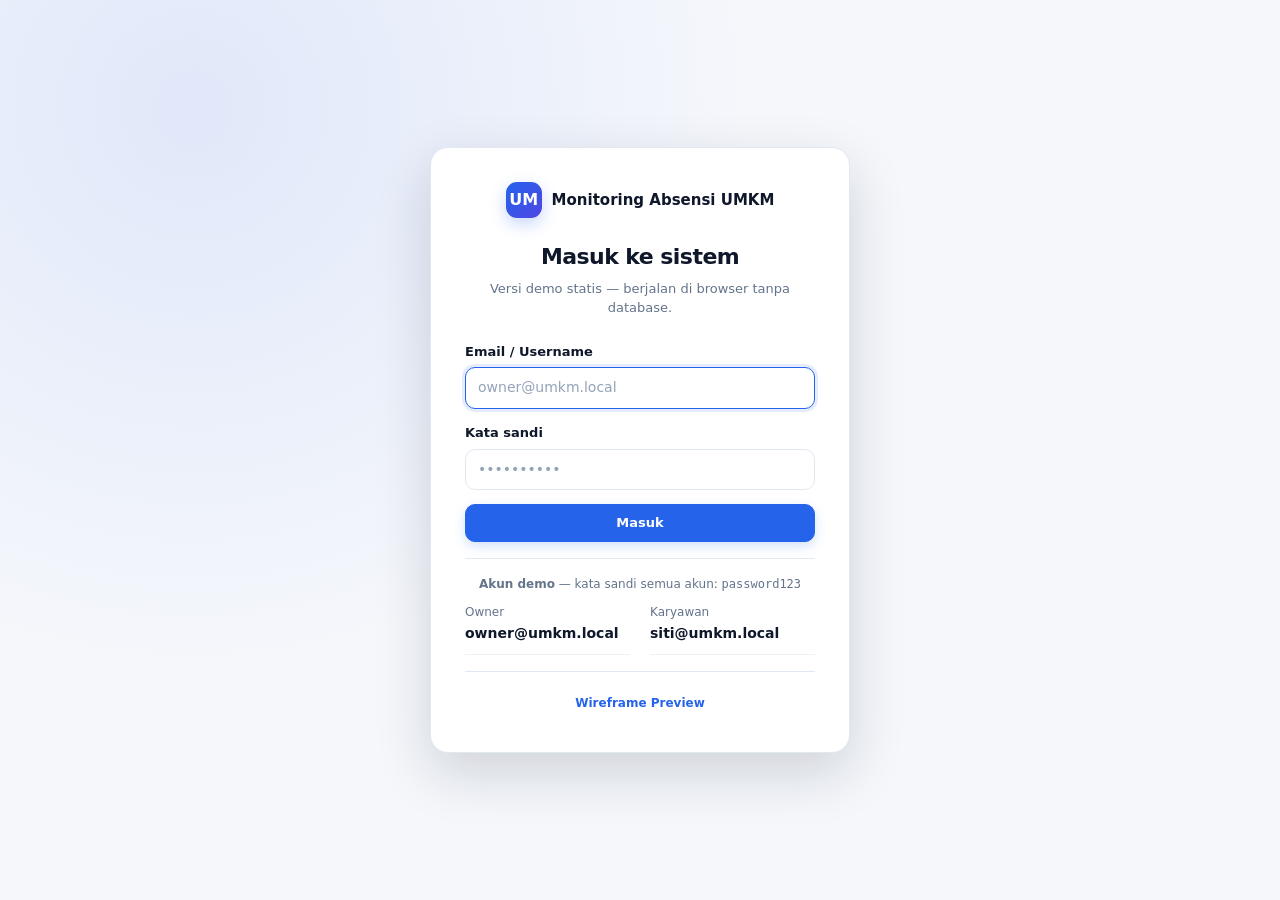
==== index.html @ c056fdc4 "Tambah demo statis HTML tanpa database untuk Netlify" ====
<!doctype html>
<html lang="id">
<head>
    <meta charset="utf-8">
    <meta name="viewport" content="width=device-width, initial-scale=1">
    <meta name="description" content="Demo statis Monitoring Absensi UMKM (tanpa database)">
    <title>Monitoring Absensi UMKM · Demo</title>
    <link rel="stylesheet" href="public/assets/css/app.css">
</head>
<body class="auth-page">
<main class="auth">
    <div class="auth__card">
        <div class="auth__brand">
            <span class="sidebar__brand-mark">UM</span>
            <span>Monitoring Absensi UMKM</span>
        </div>
        <h1 class="auth__title">Masuk ke sistem</h1>
        <p class="auth__subtitle">Versi demo statis — berjalan di browser tanpa database.</p>

        <div id="loginAlert"></div>

        <form id="loginForm" class="form stack" autocomplete="off">
            <div class="field">
                <label class="field__label" for="email">Email / Username</label>
                <input class="input" id="email" name="email" type="text" autocomplete="username"
                       placeholder="owner@umkm.local" required autofocus>
            </div>
            <div class="field">
                <label class="field__label" for="password">Kata sandi</label>
                <input class="input" id="password" name="password" type="password"
                       autocomplete="current-password" placeholder="••••••••••" required>
            </div>
            <button class="btn btn--primary" type="submit" style="width:100%">Masuk</button>
        </form>

        <div class="divider"></div>
        <p class="auth__hint"><strong>Akun demo</strong> — kata sandi semua akun: <code>password123</code></p>
        <div class="kv">
            <div class="kv__item"><span class="kv__label">Owner</span><span class="kv__value">owner@umkm.local</span></div>
            <div class="kv__item"><span class="kv__label">Karyawan</span><span class="kv__value">siti@umkm.local</span></div>
        </div>
        <div class="divider"></div>
        <div class="row" style="justify-content:center;gap:8px;flex-wrap:wrap">
            <a class="btn btn--ghost btn--sm" href="wireframe.html">Wireframe Preview</a>
        </div>
    </div>
</main>
<script src="static/auth.js"></script>
</body>
</html>
---- public/assets/css/app.css ----
/* =============================================================
   Monitoring Absensi & Tugas Karyawan UMKM
   App stylesheet — vanilla CSS, tanpa dependency eksternal
   ============================================================= */

:root {
  --bg: #f5f7fb;
  --surface: #ffffff;
  --surface-subtle: #f8fafc;
  --text: #0f172a;
  --text-muted: #64748b;
  --text-soft: #94a3b8;

  --primary: #2563eb;
  --primary-dark: #1d4ed8;
  --primary-soft: rgba(37, 99, 235, 0.12);

  --success: #16a34a;
  --success-soft: #dcfce7;
  --warning: #d97706;
  --warning-soft: #fef3c7;
  --danger: #dc2626;
  --danger-soft: #fee2e2;
  --info: #0284c7;
  --info-soft: #e0f2fe;

  --border: #e2e8f0;
  --border-light: #eef2f7;

  --radius: 14px;
  --radius-sm: 10px;
  --radius-xs: 8px;
  --radius-pill: 999px;

  --shadow: 0 1px 2px rgba(15, 23, 42, 0.04), 0 8px 24px rgba(15, 23, 42, 0.04);
  --shadow-lg: 0 20px 55px rgba(15, 23, 42, 0.16);

  --gap: 18px;
  --sidebar-width: 248px;
  --content-padding: 24px 28px;
  --transition: 180ms ease;

  --font: system-ui, -apple-system, "Segoe UI", Roboto, "Helvetica Neue", Arial, sans-serif;
}

/* ----------------------------- base ----------------------------- */

*,
*::before,
*::after {
  box-sizing: border-box;
}

html {
  -webkit-text-size-adjust: 100%;
}

body {
  margin: 0;
  min-height: 100vh;
  font-family: var(--font);
  font-size: 14px;
  line-height: 1.5;
  color: var(--text);
  background: var(--bg);
  -webkit-font-smoothing: antialiased;
  -moz-osx-font-smoothing: grayscale;
}

h1, h2, h3, h4, h5, h6, p, ul, ol {
  margin: 0;
}

ul, ol {
  padding: 0;
}

a {
  color: inherit;
}

img,
svg {
  display: block;
  max-width: 100%;
}

button,
input,
select,
textarea {
  font: inherit;
  color: inherit;
}

button {
  cursor: pointer;
}

::selection {
  background: var(--primary-soft);
}

:focus-visible {
  outline: 3px solid rgba(37, 99, 235, 0.35);
  outline-offset: 2px;
}

/* --------------------------- app shell --------------------------- */

.app {
  display: grid;
  grid-template-columns: var(--sidebar-width) minmax(0, 1fr);
  min-height: 100vh;
}

.main {
  display: flex;
  flex-direction: column;
  min-width: 0;
}

.sidebar-overlay {
  display: none;
}

/* ----------------------------- sidebar ---------------------------- */

.sidebar {
  position: sticky;
  top: 0;
  z-index: 60;
  display: flex;
  flex-direction: column;
  gap: 6px;
  height: 100vh;
  padding: 20px 14px;
  overflow-y: auto;
  background: var(--surface);
  border-right: 1px solid var(--border);
}

.sidebar__brand {
  display: flex;
  align-items: center;
  gap: 10px;
  padding: 6px 8px 20px;
  font-size: 15px;
  font-weight: 700;
  letter-spacing: -0.01em;
}

.sidebar__brand-mark {
  display: grid;
  place-items: center;
  flex: 0 0 36px;
  width: 36px;
  height: 36px;
  border-radius: 11px;
  background: linear-gradient(135deg, var(--primary), #4f46e5);
  color: #ffffff;
  font-weight: 800;
  font-size: 16px;
  box-shadow: 0 6px 16px rgba(37, 99, 235, 0.25);
}

.sidebar__nav {
  display: flex;
  flex-direction: column;
  gap: 4px;
}

.nav__section {
  padding: 14px 12px 6px;
  color: var(--text-soft);
  font-size: 11px;
  font-weight: 700;
  letter-spacing: 0.08em;
  text-transform: uppercase;
}

.nav__link {
  display: flex;
  align-items: center;
  gap: 10px;
  padding: 10px 12px;
  border-radius: var(--radius-sm);
  color: var(--text-muted);
  font-weight: 500;
  text-decoration: none;
  transition: background var(--transition), color var(--transition);
}

.nav__link:hover {
  background: var(--surface-subtle);
  color: var(--text);
}

.nav__link.is-active {
  background: var(--primary-soft);
  color: var(--primary);
  font-weight: 600;
}

.nav__icon {
  display: inline-flex;
  align-items: center;
  justify-content: center;
  flex: 0 0 20px;
  width: 20px;
  font-size: 16px;
  line-height: 1;
}

.sidebar__footer {
  margin-top: auto;
  padding: 14px 8px 2px;
  border-top: 1px solid var(--border);
  color: var(--text-muted);
  font-size: 12px;
}

/* ------------------------------ topbar ---------------------------- */

.topbar {
  position: sticky;
  top: 0;
  z-index: 50;
  display: flex;
  align-items: center;
  gap: 12px;
  min-height: 68px;
  padding: 12px 28px;
  background: rgba(255, 255, 255, 0.92);
  backdrop-filter: blur(10px);
  -webkit-backdrop-filter: blur(10px);
  border-bottom: 1px solid var(--border);
}

.topbar__menu {
  display: none;
  align-items: center;
  justify-content: center;
  flex: 0 0 38px;
  width: 38px;
  height: 38px;
  padding: 0;
  border: 1px solid var(--border);
  border-radius: var(--radius-sm);
  background: var(--surface);
  color: var(--text);
  font-size: 18px;
  line-height: 1;
  transition: background var(--transition), border-color var(--transition);
}

.topbar__menu:hover {
  background: var(--surface-subtle);
  border-color: #cbd5e1;
}

.topbar__title {
  font-size: 17px;
  font-weight: 700;
  letter-spacing: -0.015em;
}

.topbar__subtitle {
  color: var(--text-muted);
  font-size: 12px;
}

.topbar__actions {
  display: flex;
  align-items: center;
  gap: 10px;
  margin-left: auto;
}

.user-chip {
  display: flex;
  align-items: center;
  gap: 10px;
  padding: 4px 8px;
  border-radius: 12px;
}

.user-chip__avatar {
  display: grid;
  place-items: center;
  flex: 0 0 36px;
  width: 36px;
  height: 36px;
  border-radius: 50%;
  background: linear-gradient(135deg, var(--primary), #4f46e5);
  color: #ffffff;
  font-size: 13px;
  font-weight: 700;
}

.user-chip__meta {
  display: flex;
  flex-direction: column;
  min-width: 0;
  line-height: 1.3;
}

.user-chip__name {
  font-size: 13px;
  font-weight: 600;
}

.user-chip__role {
  color: var(--text-muted);
  font-size: 11px;
}

/* ------------------------------ content --------------------------- */

.content {
  flex: 1 1 auto;
  padding: var(--content-padding);
}

.page__header {
  display: flex;
  align-items: center;
  justify-content: space-between;
  flex-wrap: wrap;
  gap: 14px;
  margin-bottom: 22px;
}

.page__title {
  font-size: 22px;
  font-weight: 700;
  letter-spacing: -0.025em;
  line-height: 1.25;
}

.page__subtitle {
  margin-top: 4px;
  color: var(--text-muted);
  font-size: 13px;
}

.page__actions {
  display: flex;
  align-items: center;
  flex-wrap: wrap;
  gap: 8px;
}

/* ------------------------------- grid ----------------------------- */

.grid {
  display: grid;
  grid-template-columns: minmax(0, 1fr);
  gap: var(--gap);
  margin-bottom: var(--gap);
}

.grid--2,
.grid--3,
.grid--4 {
  grid-template-columns: minmax(0, 1fr);
}

.grid:last-child {
  margin-bottom: 0;
}

/* ------------------------------- card ----------------------------- */

.card {
  min-width: 0;
  background: var(--surface);
  border: 1px solid var(--border);
  border-radius: var(--radius);
  box-shadow: var(--shadow);
  overflow: hidden;
}

.card__header {
  display: flex;
  align-items: center;
  justify-content: space-between;
  flex-wrap: wrap;
  gap: 10px;
  padding: 16px 20px;
  border-bottom: 1px solid var(--border-light);
}

.card__title {
  font-size: 15px;
  font-weight: 650;
  letter-spacing: -0.01em;
}

.card__subtitle {
  margin-top: 2px;
  color: var(--text-muted);
  font-size: 12px;
}

.card__body {
  padding: 20px;
}

.card__footer {
  display: flex;
  align-items: center;
  justify-content: space-between;
  flex-wrap: wrap;
  gap: 10px;
  padding: 14px 20px;
  background: var(--surface-subtle);
  border-top: 1px solid var(--border-light);
}

.card--flush .card__body {
  padding: 0;
}

/* ------------------------------- stats ---------------------------- */

.stats {
  display: grid;
  grid-template-columns: repeat(4, minmax(0, 1fr));
  gap: var(--gap);
  margin-bottom: var(--gap);
}

.stat {
  position: relative;
  min-width: 0;
  padding: 18px;
  background: var(--surface);
  border: 1px solid var(--border);
  border-radius: var(--radius);
  box-shadow: var(--shadow);
  --stat-color: var(--primary);
  --stat-bg: var(--primary-soft);
}

.stat--primary { --stat-color: var(--primary); --stat-bg: var(--primary-soft); }
.stat--success { --stat-color: var(--success); --stat-bg: var(--success-soft); }
.stat--warning { --stat-color: var(--warning); --stat-bg: var(--warning-soft); }
.stat--danger  { --stat-color: var(--danger);  --stat-bg: var(--danger-soft); }

.stat__label {
  padding-right: 44px;
  color: var(--text-muted);
  font-size: 12px;
  font-weight: 600;
}

.stat__value {
  margin-top: 8px;
  font-size: 26px;
  font-weight: 750;
  letter-spacing: -0.03em;
  line-height: 1.1;
}

.stat__hint {
  margin-top: 6px;
  color: var(--text-muted);
  font-size: 12px;
}

.stat__icon {
  position: absolute;
  top: 16px;
  right: 16px;
  display: grid;
  place-items: center;
  width: 38px;
  height: 38px;
  border-radius: 11px;
  background: var(--stat-bg);
  color: var(--stat-color);
  font-size: 18px;
  line-height: 1;
}

/* ------------------------------- table ---------------------------- */

.table-wrap {
  width: 100%;
  overflow-x: auto;
  -webkit-overflow-scrolling: touch;
}

.table {
  width: 100%;
  min-width: 640px;
  border-collapse: collapse;
  font-size: 13px;
}

.table th,
.table td {
  padding: 12px 14px;
  text-align: left;
  vertical-align: middle;
  border-bottom: 1px solid var(--border-light);
}

.table th {
  background: var(--surface-subtle);
  color: var(--text-muted);
  font-size: 11px;
  font-weight: 700;
  letter-spacing: 0.05em;
  text-transform: uppercase;
  white-space: nowrap;
}

.table td {
  color: var(--text);
}

.table thead th:first-child {
  border-top-left-radius: var(--radius-sm);
}

.table thead th:last-child {
  border-top-right-radius: var(--radius-sm);
}

.table tbody tr {
  transition: background var(--transition);
}

.table tbody tr:hover {
  background: var(--surface-subtle);
}

.table tbody tr:last-child td {
  border-bottom: 0;
}

.table--compact {
  min-width: 520px;
}

.table--compact th,
.table--compact td {
  padding: 8px 10px;
}

/* ------------------------------- badge ---------------------------- */

.badge {
  display: inline-flex;
  align-items: center;
  gap: 5px;
  padding: 3px 10px;
  border-radius: var(--radius-pill);
  font-size: 11px;
  font-weight: 700;
  line-height: 1.5;
  white-space: nowrap;
  background: var(--surface-subtle);
  color: var(--text-muted);
}

.badge--success { background: var(--success-soft); color: #15803d; }
.badge--warning { background: var(--warning-soft); color: #b45309; }
.badge--danger  { background: var(--danger-soft);  color: #b91c1c; }
.badge--info    { background: var(--info-soft);    color: #0369a1; }
.badge--primary { background: var(--primary-soft); color: var(--primary); }
.badge--muted   { background: #f1f5f9;             color: var(--text-muted); }

/* ------------------------------ buttons --------------------------- */

.btn {
  display: inline-flex;
  align-items: center;
  justify-content: center;
  gap: 8px;
  min-height: 38px;
  padding: 9px 16px;
  border: 1px solid transparent;
  border-radius: var(--radius-sm);
  background: var(--surface);
  color: var(--text);
  font-size: 13px;
  font-weight: 600;
  line-height: 1.2;
  text-decoration: none;
  white-space: nowrap;
  transition: background var(--transition), border-color var(--transition),
              color var(--transition), box-shadow var(--transition), transform var(--transition);
}

.btn:active {
  transform: translateY(1px);
}

.btn--primary {
  background: var(--primary);
  border-color: var(--primary);
  color: #ffffff;
  box-shadow: 0 4px 12px rgba(37, 99, 235, 0.2);
}

.btn--primary:hover {
  background: var(--primary-dark);
  border-color: var(--primary-dark);
}

.btn--secondary {
  background: var(--surface);
  border-color: var(--border);
  color: var(--text);
}

.btn--secondary:hover {
  background: var(--surface-subtle);
  border-color: #cbd5e1;
}

.btn--ghost {
  background: transparent;
  border-color: transparent;
  color: var(--primary);
}

.btn--ghost:hover {
  background: var(--primary-soft);
}

.btn--danger {
  background: var(--danger);
  border-color: var(--danger);
  color: #ffffff;
}

.btn--danger:hover {
  background: #b91c1c;
  border-color: #b91c1c;
}

.btn--sm {
  min-height: 30px;
  padding: 6px 10px;
  font-size: 12px;
  border-radius: var(--radius-xs);
}

.btn--block {
  display: flex;
  width: 100%;
}

.btn-group {
  display: inline-flex;
  flex-wrap: wrap;
  align-items: center;
  gap: 8px;
}

/* ------------------------------- forms ---------------------------- */

.form {
  display: flex;
  flex-direction: column;
  gap: 16px;
}

.form-grid {
  display: grid;
  grid-template-columns: repeat(2, minmax(0, 1fr));
  gap: 16px;
}

.field {
  display: flex;
  flex-direction: column;
  gap: 6px;
  min-width: 0;
}

.field--full {
  grid-column: 1 / -1;
}

.field__label {
  color: var(--text);
  font-size: 13px;
  font-weight: 600;
}

.field__hint {
  color: var(--text-muted);
  font-size: 12px;
}

.field__error {
  color: var(--danger);
  font-size: 12px;
}

.input,
.select,
.textarea {
  width: 100%;
  min-width: 0;
  padding: 10px 12px;
  border: 1px solid var(--border);
  border-radius: var(--radius-sm);
  background: var(--surface);
  color: var(--text);
  font-size: 14px;
  line-height: 1.4;
  transition: border-color var(--transition), box-shadow var(--transition), background var(--transition);
}

.input::placeholder,
.textarea::placeholder {
  color: var(--text-soft);
}

.input:hover,
.select:hover,
.textarea:hover {
  border-color: #cbd5e1;
}

.input:focus,
.select:focus,
.textarea:focus {
  outline: none;
  border-color: var(--primary);
  box-shadow: 0 0 0 3px var(--primary-soft);
}

.input[readonly],
.input:disabled,
.select:disabled,
.textarea:disabled {
  background: var(--surface-subtle);
  color: var(--text-muted);
  cursor: not-allowed;
}

.select {
  appearance: none;
  -webkit-appearance: none;
  padding-right: 34px;
  background-image: url("data:image/svg+xml,%3Csvg xmlns='http://www.w3.org/2000/svg' width='14' height='14' viewBox='0 0 24 24' fill='none' stroke='%2364748b' stroke-width='2.5' stroke-linecap='round' stroke-linejoin='round'%3E%3Cpath d='M6 9l6 6 6-6'/%3E%3C/svg%3E");
  background-repeat: no-repeat;
  background-position: right 12px center;
  cursor: pointer;
}

.textarea {
  min-height: 96px;
  resize: vertical;
}

.form-actions {
  display: flex;
  align-items: center;
  flex-wrap: wrap;
  gap: 10px;
  padding-top: 4px;
}

.checkbox {
  display: inline-flex;
  align-items: center;
  gap: 8px;
  color: var(--text);
  font-size: 13px;
  cursor: pointer;
}

.checkbox input[type="checkbox"] {
  width: 16px;
  height: 16px;
  margin: 0;
  accent-color: var(--primary);
  cursor: pointer;
  flex: 0 0 auto;
}

.inline-form {
  display: flex;
  align-items: flex-end;
  flex-wrap: wrap;
  gap: 10px;
}

.inline-form .field {
  flex: 1 1 180px;
}

/* ------------------------------ filters --------------------------- */

.filters {
  padding: 16px;
  margin-bottom: var(--gap);
  background: var(--surface);
  border: 1px solid var(--border);
  border-radius: var(--radius);
  box-shadow: var(--shadow);
}

.filters__grid {
  display: grid;
  grid-template-columns: repeat(auto-fit, minmax(180px, 1fr));
  gap: 12px;
}

.filters__actions {
  display: flex;
  align-items: flex-end;
  flex-wrap: wrap;
  gap: 8px;
  margin-top: 12px;
}

.filters select[data-auto-submit] {
  cursor: pointer;
}

/* ------------------------------- alert ---------------------------- */

.alert {
  display: flex;
  align-items: flex-start;
  gap: 10px;
  padding: 12px 14px;
  margin-bottom: 16px;
  border: 1px solid var(--border);
  border-radius: var(--radius-sm);
  background: var(--surface-subtle);
  color: var(--text);
  font-size: 13px;
  opacity: 1;
  transform: translateY(0);
  transition: opacity 260ms ease, transform 260ms ease;
}

.alert.is-hiding {
  opacity: 0;
  transform: translateY(-6px);
  pointer-events: none;
}

.alert--success { background: var(--success-soft); border-color: #bbf7d0; color: #166534; }
.alert--error   { background: var(--danger-soft);  border-color: #fecaca; color: #991b1b; }
.alert--warning { background: var(--warning-soft); border-color: #fde68a; color: #92400e; }
.alert--info    { background: var(--info-soft);    border-color: #bae6fd; color: #075985; }

/* ------------------------------- empty ---------------------------- */

.empty {
  padding: 44px 20px;
  text-align: center;
}

.empty__icon {
  display: grid;
  place-items: center;
  width: 56px;
  height: 56px;
  margin: 0 auto 14px;
  border-radius: 50%;
  background: var(--surface-subtle);
  color: var(--text-soft);
  font-size: 24px;
}

.empty__title {
  font-size: 15px;
  font-weight: 650;
}

.empty__text {
  margin-top: 4px;
  color: var(--text-muted);
  font-size: 13px;
}

/* ----------------------------- progress --------------------------- */

.progress {
  position: relative;
  width: 100%;
  height: 8px;
  background: #e8edf4;
  border-radius: var(--radius-pill);
}

.progress__bar {
  display: block;
  width: 0;
  height: 100%;
  border-radius: var(--radius-pill);
  background: linear-gradient(90deg, var(--primary), #4f46e5);
  transition: width 320ms ease;
}

.progress__value {
  display: inline-block;
  margin-top: 6px;
  color: var(--text-muted);
  font-size: 11px;
}

/* ----------------------------- timeline --------------------------- */

.timeline {
  position: relative;
  list-style: none;
  padding: 2px 0 0 4px;
  margin: 0;
}

.timeline::before {
  content: "";
  position: absolute;
  top: 8px;
  bottom: 8px;
  left: 7px;
  width: 2px;
  background: var(--border);
}

.timeline__item {
  position: relative;
  padding: 0 0 18px 26px;
}

.timeline__item:last-child {
  padding-bottom: 0;
}

.timeline__item::before {
  content: "";
  position: absolute;
  top: 5px;
  left: 2px;
  width: 10px;
  height: 10px;
  border-radius: 50%;
  background: var(--primary);
  box-shadow: 0 0 0 3px var(--primary-soft);
}

.timeline__time {
  color: var(--text-soft);
  font-size: 11px;
}

.timeline__title {
  font-size: 14px;
  font-weight: 600;
}

.timeline__text {
  margin-top: 2px;
  color: var(--text-muted);
  font-size: 12px;
}

/* -------------------------------- kv ------------------------------ */

.kv {
  display: grid;
  grid-template-columns: repeat(2, minmax(0, 1fr));
  gap: 0 20px;
}

.kv__item {
  display: flex;
  flex-direction: column;
  gap: 2px;
  min-width: 0;
  padding: 10px 0;
  border-bottom: 1px solid var(--border-light);
}

.kv__label {
  color: var(--text-muted);
  font-size: 12px;
}

.kv__value {
  font-size: 14px;
  font-weight: 600;
}

/* ------------------------------- auth ----------------------------- */

.auth {
  display: grid;
  place-items: center;
  min-height: 100vh;
  padding: 32px 20px;
  background: radial-gradient(circle at 15% 12%, rgba(37, 99, 235, 0.10), transparent 42%), var(--bg);
}

.auth__card {
  width: 100%;
  max-width: 420px;
  padding: 34px;
  background: var(--surface);
  border: 1px solid var(--border);
  border-radius: 18px;
  box-shadow: var(--shadow-lg);
}

.auth__card form {
  display: flex;
  flex-direction: column;
  gap: 14px;
  margin-top: 24px;
}

.auth__brand {
  display: flex;
  align-items: center;
  justify-content: center;
  gap: 10px;
  margin-bottom: 22px;
  font-size: 15px;
  font-weight: 700;
}

.auth__title {
  font-size: 22px;
  font-weight: 750;
  letter-spacing: -0.025em;
  text-align: center;
}

.auth__subtitle {
  margin-top: 6px;
  color: var(--text-muted);
  font-size: 13px;
  text-align: center;
}

.auth__hint {
  margin-top: 16px;
  color: var(--text-muted);
  font-size: 12px;
  text-align: center;
}

.auth__footer {
  margin-top: 26px;
  padding-top: 18px;
  border-top: 1px solid var(--border);
  color: var(--text-muted);
  font-size: 12px;
  text-align: center;
}

/* ------------------------------ footer ---------------------------- */

.footer {
  padding: 18px 28px;
  color: var(--text-muted);
  font-size: 12px;
  text-align: center;
}

/* ----------------------------- utilities -------------------------- */

.muted { color: var(--text-muted); }
.small { font-size: 12px; }
.text-right { text-align: right; }
.text-center { text-align: center; }
.nowrap { white-space: nowrap; }

.truncate {
  min-width: 0;
  overflow: hidden;
  text-overflow: ellipsis;
  white-space: nowrap;
}

.stack {
  display: flex;
  flex-direction: column;
  gap: 12px;
}

.row {
  display: flex;
  align-items: center;
  flex-wrap: wrap;
  gap: 10px;
}

.spacer {
  flex: 1 1 auto;
}

.divider {
  height: 1px;
  margin: 16px 0;
  border: 0;
  background: var(--border);
}

.danger-text { color: var(--danger); }
.success-text { color: var(--success); }

/* ---------------------------- responsive -------------------------- */

@media (min-width: 640px) {
  .grid--2,
  .grid--3,
  .grid--4 {
    grid-template-columns: repeat(2, minmax(0, 1fr));
  }
}

@media (min-width: 960px) {
  .grid--3,
  .grid--4 {
    grid-template-columns: repeat(3, minmax(0, 1fr));
  }
}

@media (min-width: 1200px) {
  .grid--4 {
    grid-template-columns: repeat(4, minmax(0, 1fr));
  }
}

/* Tablet & mobile: <= 900px */
@media (max-width: 900px) {
  .app {
    grid-template-columns: minmax(0, 1fr);
  }

  body.nav-open {
    overflow: hidden;
  }

  .sidebar {
    position: fixed;
    inset: 0 auto 0 0;
    z-index: 1000;
    width: 270px;
    height: 100vh;
    border-radius: 0;
    box-shadow: var(--shadow-lg);
    transform: translateX(-100%);
    transition: transform 240ms ease;
  }

  .nav-open .sidebar {
    transform: translateX(0);
  }

  .sidebar-overlay {
    display: block;
    position: fixed;
    inset: 0;
    z-index: 999;
    background: rgba(15, 23, 42, 0.45);
    opacity: 0;
    visibility: hidden;
    transition: opacity 240ms ease, visibility 240ms ease;
  }

  .nav-open .sidebar-overlay {
    opacity: 1;
    visibility: visible;
  }

  .topbar__menu {
    display: inline-flex;
  }

  .topbar {
    padding: 12px 16px;
  }

  .content {
    padding: 16px;
  }

  .footer {
    padding: 16px;
  }

  .stats {
    grid-template-columns: repeat(2, minmax(0, 1fr));
  }

  .table-wrap {
    max-width: 100%;
  }
}

/* Small phones: <= 480px */
@media (max-width: 480px) {
  .topbar {
    gap: 10px;
  }

  .topbar__title {
    font-size: 15px;
  }

  .topbar__subtitle {
    font-size: 11px;
  }

  .topbar__actions .btn__text,
  .topbar__actions .btn-label {
    display: none;
  }

  .topbar__actions .btn {
    min-width: 38px;
    padding: 9px 10px;
  }

  .user-chip {
    padding: 2px;
  }

  .user-chip__avatar {
    flex-basis: 32px;
    width: 32px;
    height: 32px;
  }

  .page__header {
    flex-direction: column;
    align-items: stretch;
    gap: 12px;
  }

  .page__title {
    font-size: 19px;
  }

  .page__actions {
    width: 100%;
  }

  .page__actions .btn {
    flex: 1 1 0;
  }

  .form-grid,
  .filters__grid,
  .kv {
    grid-template-columns: minmax(0, 1fr);
  }

  .card__header,
  .card__body,
  .card__footer {
    padding: 14px 16px;
  }

  .stat {
    padding: 14px;
  }

  .stat__value {
    font-size: 22px;
  }

  .stat__icon {
    top: 12px;
    right: 12px;
    width: 32px;
    height: 32px;
    font-size: 16px;
  }

  .auth__card {
    padding: 26px 20px;
  }

  .auth__title {
    font-size: 20px;
  }
}

@media (max-width: 380px) {
  .stats {
    grid-template-columns: minmax(0, 1fr);
  }

  .user-chip__meta {
    display: none;
  }
}

/* -------------------------- popup konfirmasi ---------------------- */

body.modal-open {
  overflow: hidden;
}

.app-modal {
  position: fixed;
  inset: 0;
  z-index: 1000;
  display: flex;
  align-items: center;
  justify-content: center;
  padding: 20px;
}

.app-modal[hidden] {
  display: none;
}

.app-modal__backdrop {
  position: absolute;
  inset: 0;
  background: rgba(15, 23, 42, 0.55);
  backdrop-filter: blur(2px);
}

.app-modal__card {
  position: relative;
  width: min(100%, 420px);
  padding: 28px;
  background: var(--surface);
  border: 1px solid var(--border);
  border-radius: var(--radius);
  box-shadow: var(--shadow-lg);
  text-align: center;
  animation: modal-in 160ms ease-out;
}

@keyframes modal-in {
  from { opacity: 0; transform: translateY(10px) scale(0.98); }
  to { opacity: 1; transform: translateY(0) scale(1); }
}

.app-modal__icon {
  display: flex;
  align-items: center;
  justify-content: center;
  width: 46px;
  height: 46px;
  margin: 0 auto 14px;
  border-radius: 50%;
  background: var(--primary-soft);
  color: var(--primary-dark);
  font-size: 22px;
  font-weight: 700;
}

.app-modal__title {
  margin: 0 0 8px;
  font-size: 18px;
  letter-spacing: -0.01em;
}

.app-modal__text {
  margin: 0 0 22px;
  color: var(--text-muted);
  font-size: 14px;
  line-height: 1.55;
}

.app-modal__actions {
  display: flex;
  justify-content: center;
  flex-wrap: wrap;
  gap: 10px;
}

.app-modal__actions .btn {
  min-width: 116px;
}

@media (prefers-reduced-motion: reduce) {
  .app-modal__card { animation: none; }
}

/* -------------------------- accessibility ------------------------- */

@media (prefers-reduced-motion: reduce) {
  *,
  *::before,
  *::after {
    scroll-behavior: auto !important;
    transition-duration: 0.01ms !important;
    animation-duration: 0.01ms !important;
    animation-iteration-count: 1 !important;
  }
}
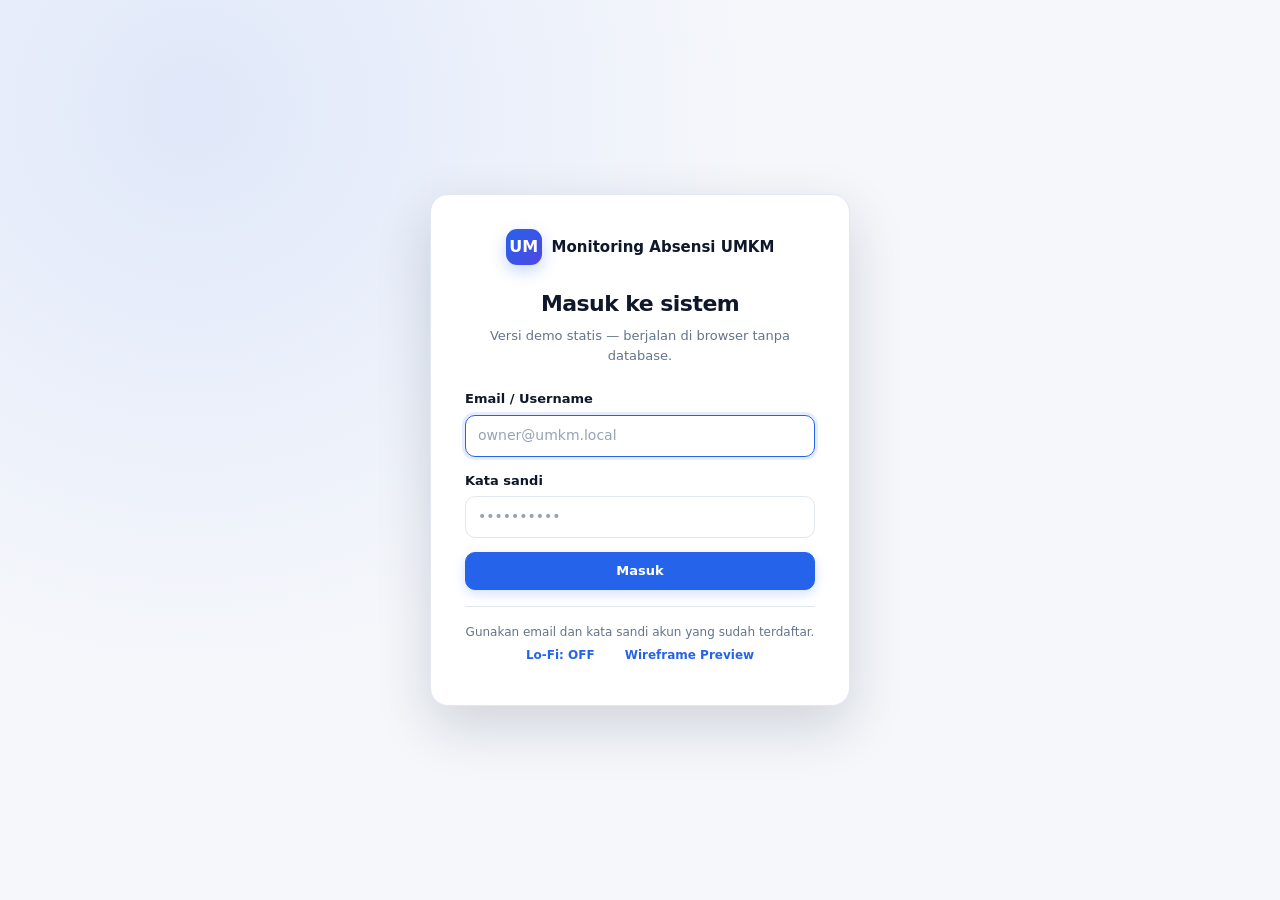
==== commit d2418c6f: "Sembunyikan akun demo di login dan tambah toggle Lo-Fi" ====
--- a/index.html
+++ b/index.html
@@ -34,13 +34,9 @@
         </form>
 
         <div class="divider"></div>
-        <p class="auth__hint"><strong>Akun demo</strong> — kata sandi semua akun: <code>password123</code></p>
-        <div class="kv">
-            <div class="kv__item"><span class="kv__label">Owner</span><span class="kv__value">owner@umkm.local</span></div>
-            <div class="kv__item"><span class="kv__label">Karyawan</span><span class="kv__value">siti@umkm.local</span></div>
-        </div>
-        <div class="divider"></div>
+        <p class="auth__hint">Gunakan email dan kata sandi akun yang sudah terdaftar.</p>
         <div class="row" style="justify-content:center;gap:8px;flex-wrap:wrap">
+            <button class="btn btn--ghost btn--sm wf-toggle" id="lofiToggleLogin" type="button">Lo-Fi: OFF</button>
             <a class="btn btn--ghost btn--sm" href="wireframe.html">Wireframe Preview</a>
         </div>
     </div>
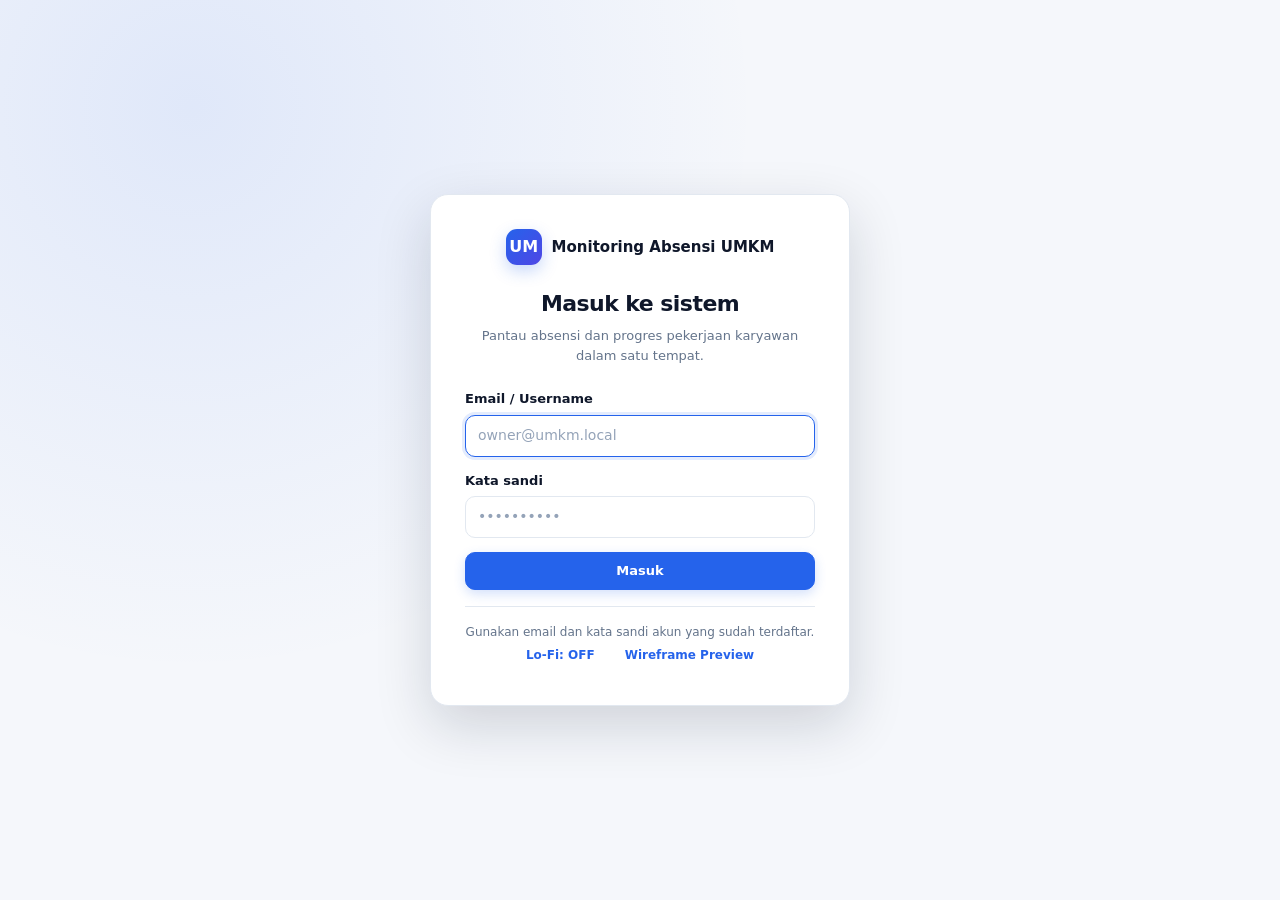
==== commit a67042a4: "Rapikan halaman login: hilangkan teks demo dan keterangan Lo-Fi" ====
--- a/index.html
+++ b/index.html
@@ -15,7 +15,7 @@
             <span>Monitoring Absensi UMKM</span>
         </div>
         <h1 class="auth__title">Masuk ke sistem</h1>
-        <p class="auth__subtitle">Versi demo statis — berjalan di browser tanpa database.</p>
+        <p class="auth__subtitle">Pantau absensi dan progres pekerjaan karyawan dalam satu tempat.</p>
 
         <div id="loginAlert"></div>
 
@@ -35,7 +35,7 @@
 
         <div class="divider"></div>
         <p class="auth__hint">Gunakan email dan kata sandi akun yang sudah terdaftar.</p>
-        <div class="row" style="justify-content:center;gap:8px;flex-wrap:wrap">
+        <div class="row" id="loginControls" style="justify-content:center;gap:8px;flex-wrap:wrap">
             <button class="btn btn--ghost btn--sm wf-toggle" id="lofiToggleLogin" type="button">Lo-Fi: OFF</button>
             <a class="btn btn--ghost btn--sm" href="wireframe.html">Wireframe Preview</a>
         </div>
--- a/public/assets/css/app.css
+++ b/public/assets/css/app.css
@@ -1302,6 +1302,35 @@
   }
 }
 
+/* Atribut hidden harus menang atas aturan layout seperti .row/.app-modal. */
+[hidden] {
+  display: none !important;
+}
+
+/* -------------------------- notifikasi demo ----------------------- */
+
+.demo-toast {
+  position: fixed;
+  top: 20px;
+  right: 20px;
+  z-index: 1100;
+  width: min(360px, calc(100vw - 40px));
+  opacity: 0;
+  transform: translateY(-8px);
+  pointer-events: none;
+  transition: opacity 180ms ease, transform 180ms ease;
+}
+
+.demo-toast.is-visible {
+  opacity: 1;
+  transform: translateY(0);
+}
+
+.demo-toast .alert {
+  margin: 0;
+  box-shadow: var(--shadow-lg);
+}
+
 /* -------------------------- popup konfirmasi ---------------------- */
 
 body.modal-open {
